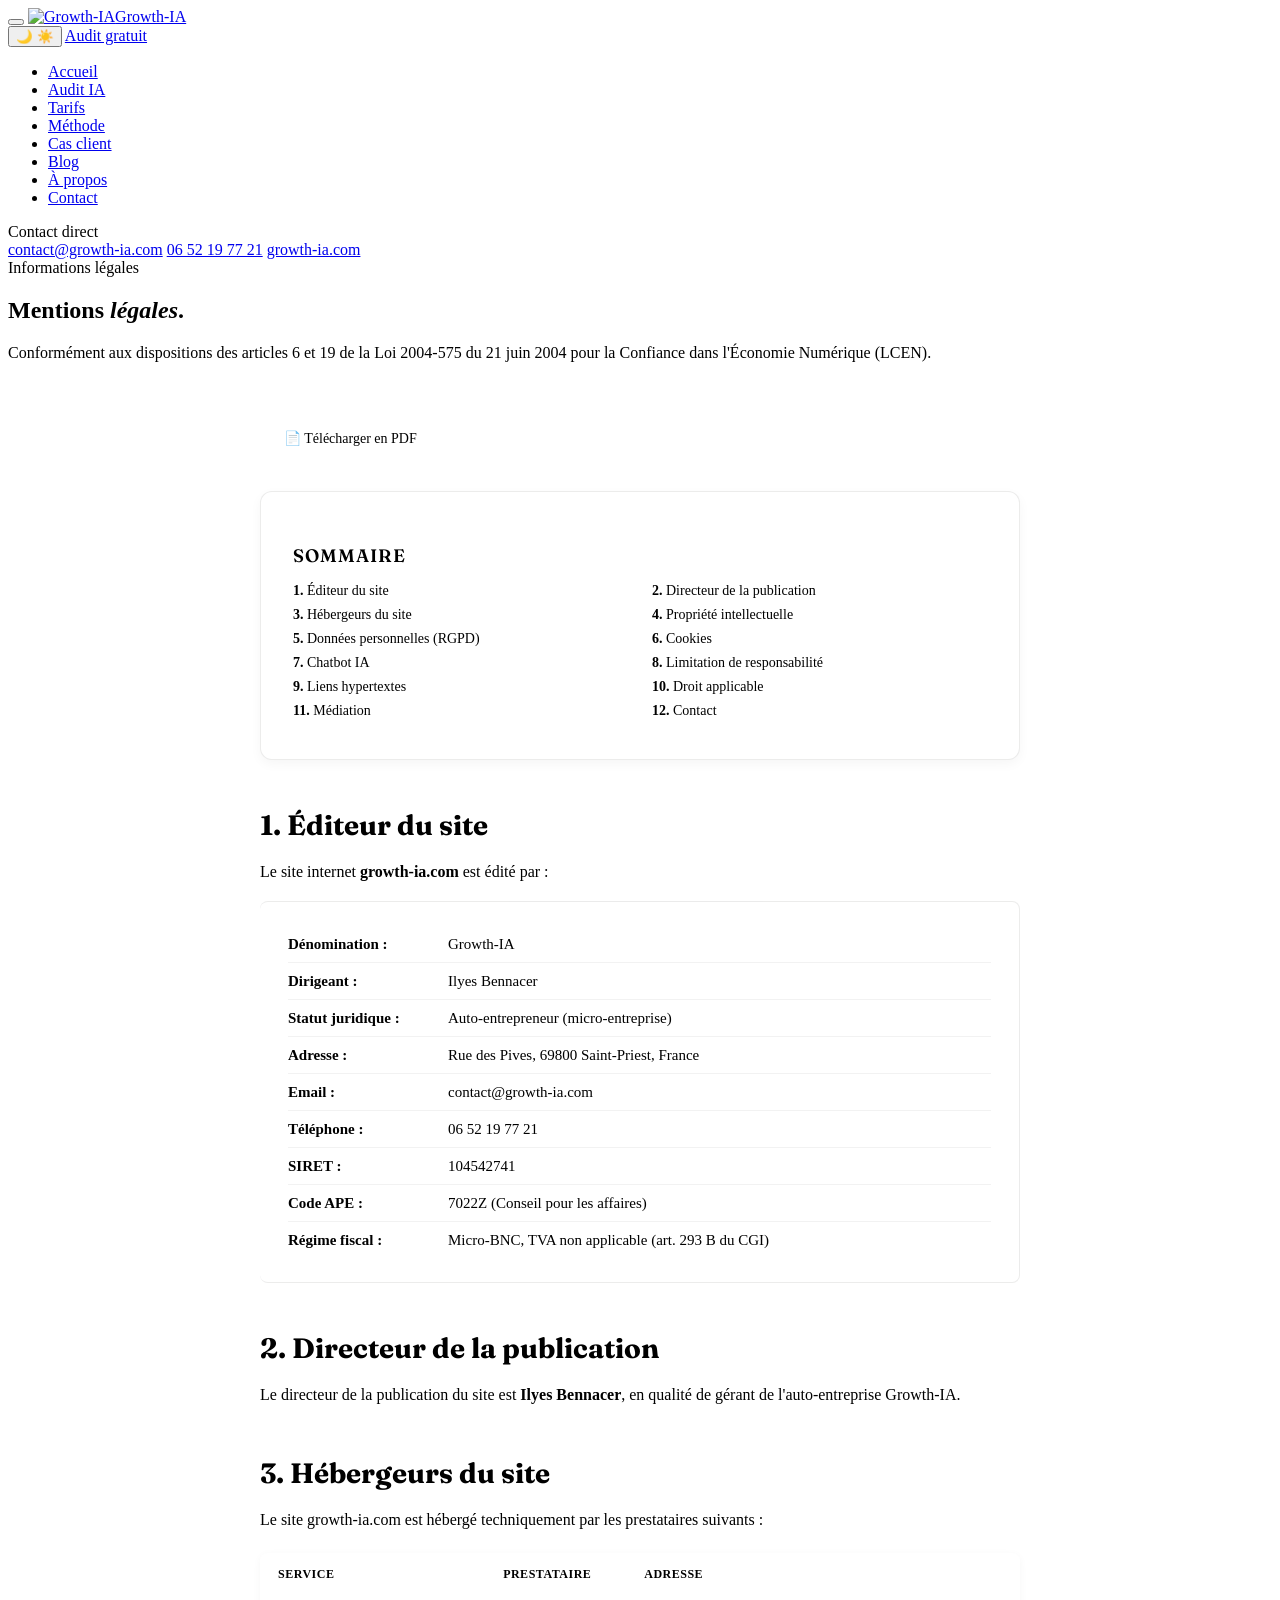
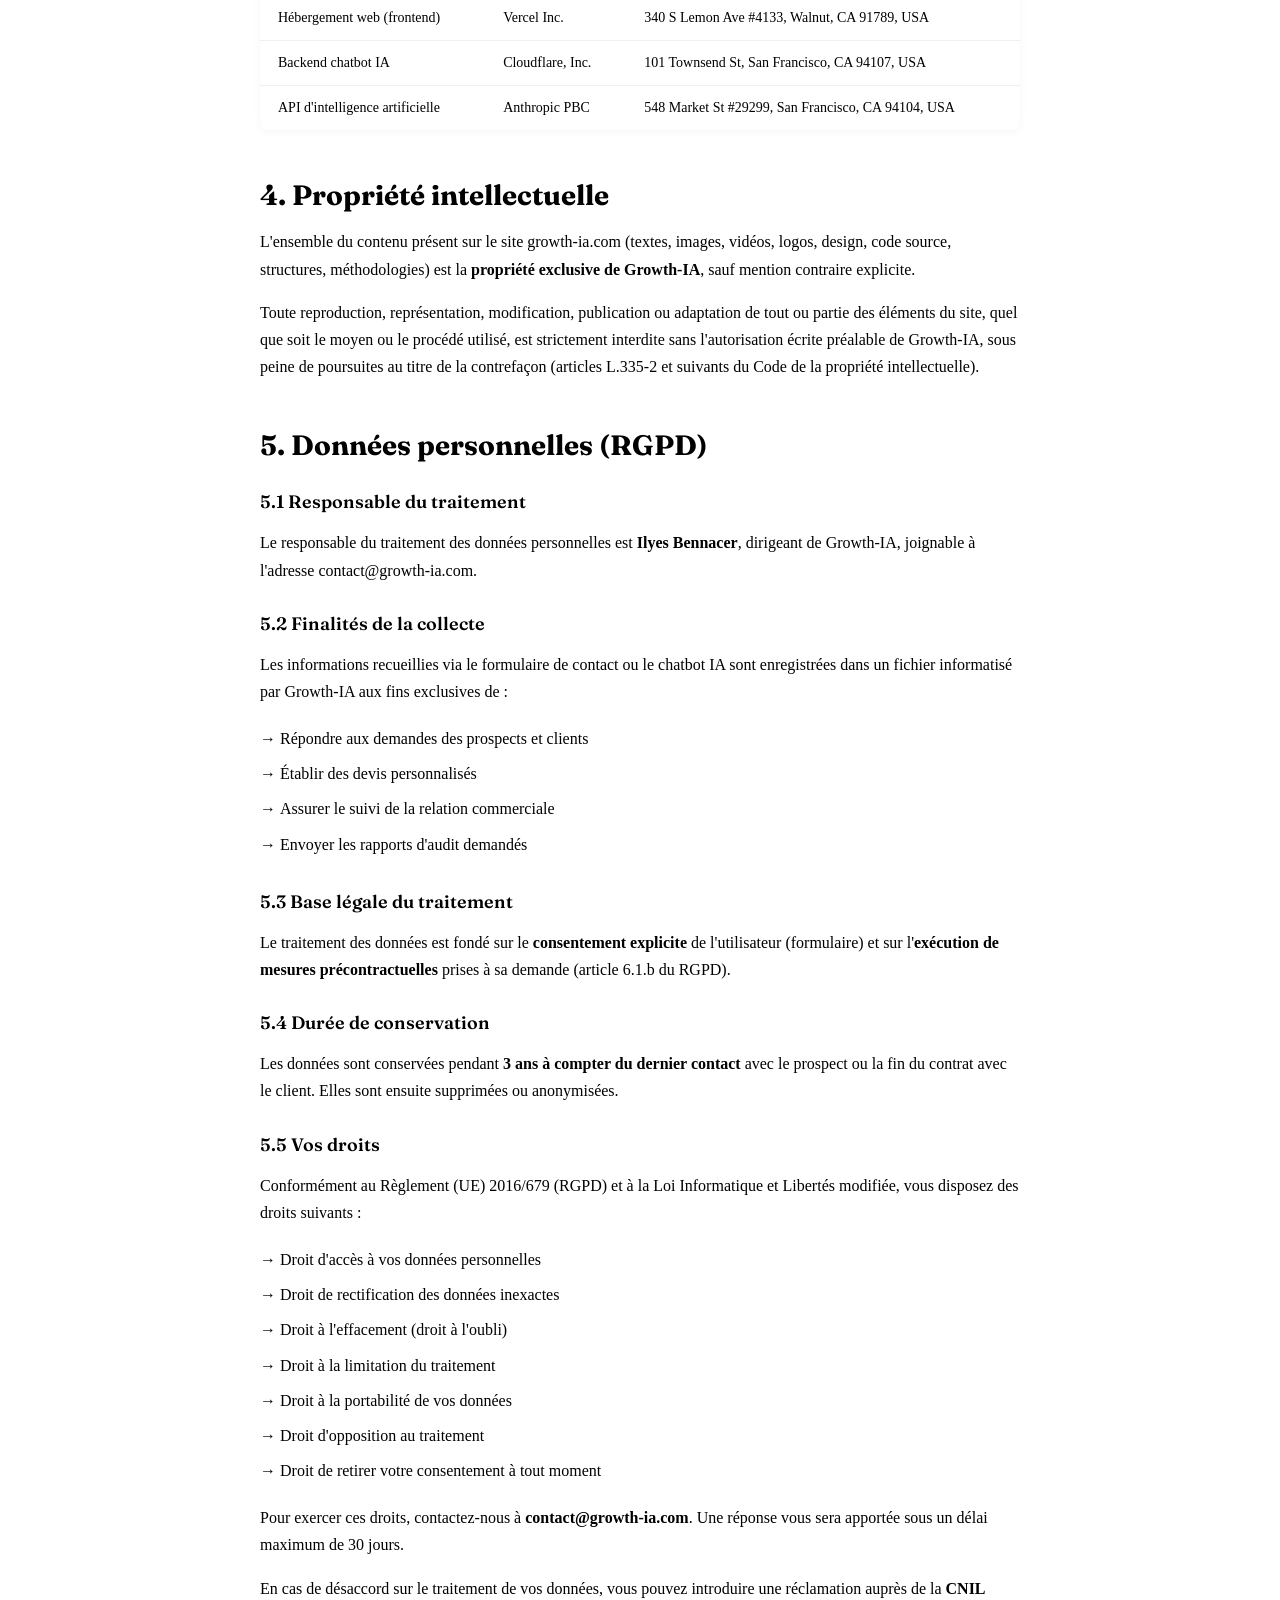
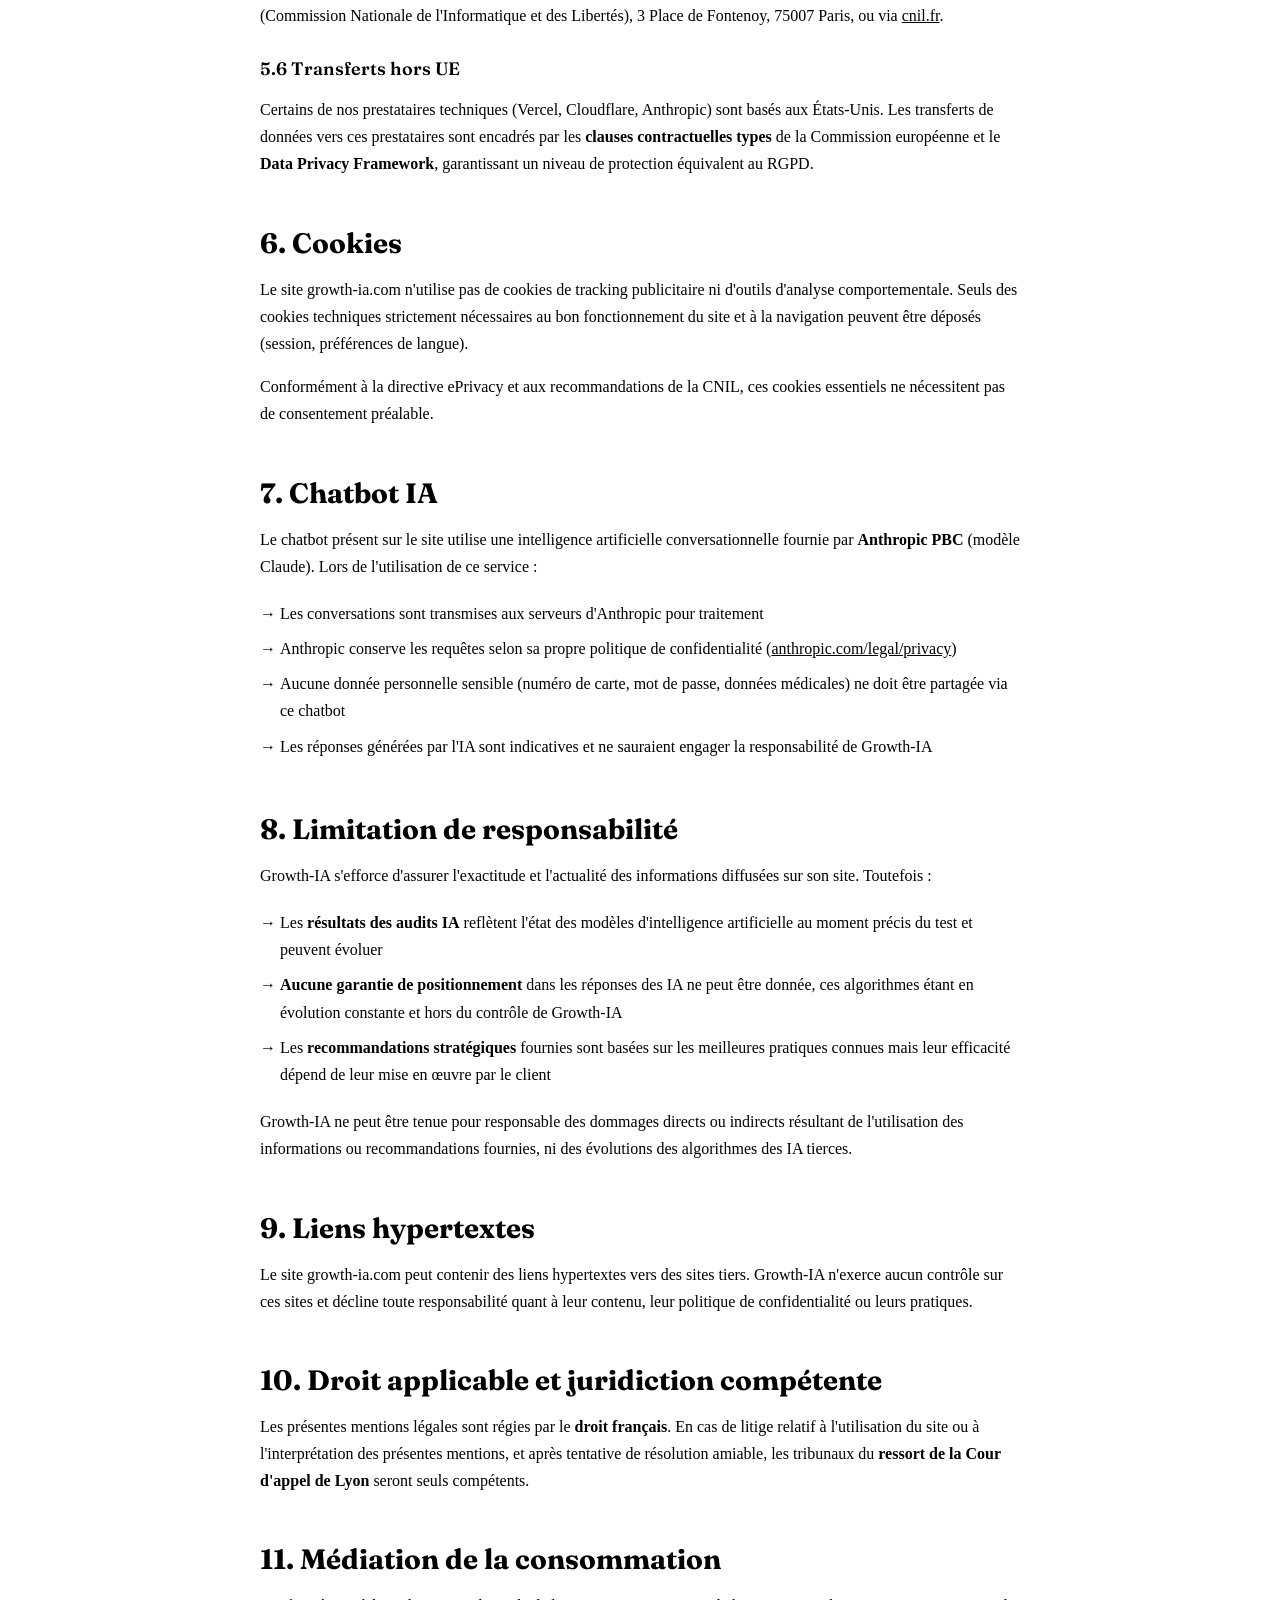
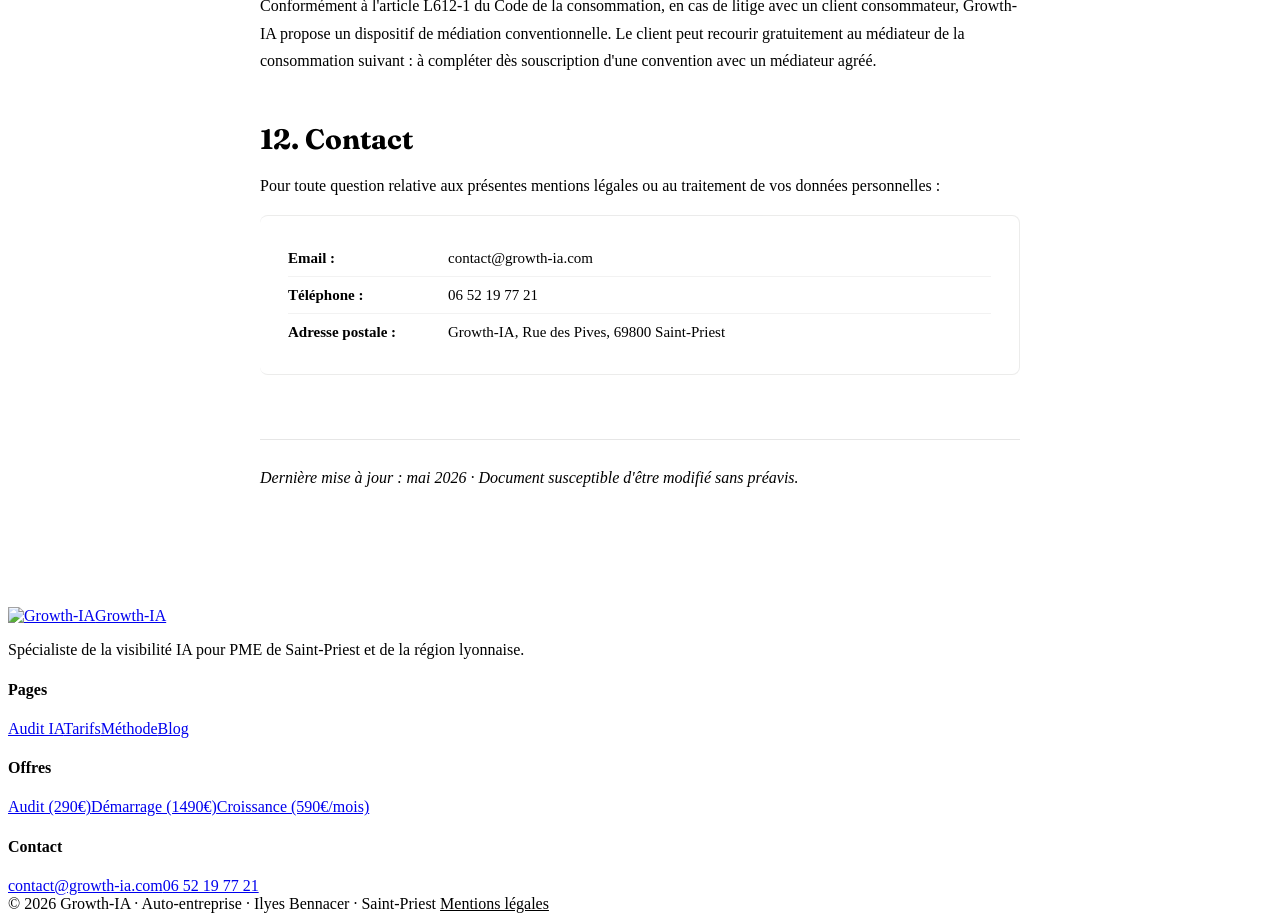
==== mentions.html @ cde7fa18 "SIRET" ====
<!DOCTYPE html>
<html lang="fr">
<head>
<meta charset="UTF-8">
<meta name="viewport" content="width=device-width, initial-scale=1.0">
<title>Mentions légales · Growth-IA</title>

<meta property="og:type" content="website">
<meta property="og:url" content="https://growth-ia.com/mentions.html">
<meta property="og:title" content="Mentions légales · Growth-IA">
<meta property="og:description" content="Mentions légales de Growth-IA, service de visibilité IA pour PME.">
<meta property="og:image" content="https://growth-ia.com/assets/og-image.jpg">
<meta property="og:image:width" content="1200">
<meta property="og:image:height" content="630">
<meta property="og:site_name" content="Growth-IA">
<meta property="og:locale" content="fr_FR">

<meta name="twitter:card" content="summary_large_image">
<meta name="twitter:title" content="Mentions légales · Growth-IA">
<meta name="twitter:description" content="Mentions légales de Growth-IA, service de visibilité IA pour PME.">
<meta name="twitter:image" content="https://growth-ia.com/assets/og-image.jpg">

<meta name="description" content="Mentions légales de Growth-IA, service de visibilité IA pour PME à Saint-Priest et région lyonnaise.">

<link rel="icon" type="image/png" sizes="32x32" href="assets/favicon.png">
<link rel="icon" type="image/png" sizes="16x16" href="assets/favicon.png">
<link rel="apple-touch-icon" sizes="180x180" href="assets/favicon.png">

<link rel="preconnect" href="https://fonts.googleapis.com">
<link rel="preconnect" href="https://fonts.gstatic.com" crossorigin>
<link href="https://fonts.googleapis.com/css2?family=Fraunces:opsz,wght@9..144,400;9..144,500;9..144,700;9..144,900&family=Inter:wght@300;400;500;600&display=swap" rel="stylesheet">
<link rel="stylesheet" href="styles.css">

<style>
.legal {
  background: var(--paper);
  color: var(--ink);
  padding: 40px 24px 100px;
}
.legal-wrap { max-width: 760px; margin: 0 auto; }

.legal-toc {
  background: white;
  border: 1px solid rgba(14, 14, 12, 0.08);
  border-radius: 12px;
  padding: 24px 32px;
  margin-bottom: 48px;
  box-shadow: 0 4px 12px rgba(14, 14, 12, 0.04);
}
.legal-toc h3 {
  font-family: 'Fraunces', serif;
  font-size: 16px;
  letter-spacing: 1px;
  text-transform: uppercase;
  color: var(--accent);
  margin-bottom: 16px;
  font-weight: 600;
}
.legal-toc ol {
  list-style: none;
  padding: 0;
  display: grid;
  grid-template-columns: repeat(auto-fit, minmax(220px, 1fr));
  gap: 8px 24px;
  counter-reset: toc;
}
.legal-toc ol li {
  counter-increment: toc;
  font-size: 14px;
}
.legal-toc ol li::before {
  content: counter(toc) ". ";
  color: var(--accent);
  font-weight: 600;
}
.legal-toc ol li a {
  color: var(--ink);
  text-decoration: none;
  border-bottom: 1px solid transparent;
  transition: border-color 0.2s;
}
.legal-toc ol li a:hover { border-bottom-color: var(--accent); }

.legal-download {
  display: inline-flex;
  align-items: center;
  gap: 8px;
  background: var(--ink);
  color: var(--paper);
  padding: 12px 24px;
  border-radius: 100px;
  text-decoration: none;
  font-size: 14px;
  font-weight: 500;
  margin-bottom: 32px;
  transition: all 0.3s;
}
.legal-download:hover {
  background: var(--accent);
  transform: translateY(-1px);
}

.legal h2 {
  font-family: 'Fraunces', serif;
  font-size: 28px;
  margin-top: 48px;
  margin-bottom: 16px;
  color: var(--ink);
  scroll-margin-top: 100px;
  font-weight: 700;
}
.legal h2:first-of-type { margin-top: 32px; }
.legal h3 {
  font-family: 'Fraunces', serif;
  font-size: 18px;
  margin-top: 28px;
  margin-bottom: 10px;
  color: var(--ink);
  font-weight: 600;
}
.legal p { font-size: 16px; line-height: 1.7; margin-bottom: 16px; color: var(--ink); }
.legal strong { font-weight: 600; }
.legal a { color: var(--accent); }
.legal ul {
  margin: 16px 0 16px 0;
  padding-left: 0;
  list-style: none;
}
.legal ul li {
  font-size: 16px;
  line-height: 1.7;
  padding: 4px 0 4px 20px;
  position: relative;
  color: var(--ink);
}
.legal ul li::before {
  content: '→';
  color: var(--accent);
  position: absolute;
  left: 0;
  font-weight: 600;
}

.editor-card {
  background: white;
  border: 1px solid rgba(14, 14, 12, 0.08);
  border-left: 3px solid var(--accent);
  border-radius: 8px;
  padding: 24px 28px;
  margin: 16px 0 24px 0;
}
.editor-card .row {
  display: flex;
  padding: 6px 0;
  font-size: 15px;
  line-height: 1.6;
  border-bottom: 1px solid rgba(14, 14, 12, 0.05);
}
.editor-card .row:last-child { border-bottom: none; }
.editor-card .row strong {
  display: inline-block;
  min-width: 160px;
  color: var(--ink);
  font-weight: 600;
}

.legal table {
  width: 100%;
  border-collapse: collapse;
  margin: 20px 0 24px 0;
  font-size: 14px;
  background: white;
  border-radius: 8px;
  overflow: hidden;
  box-shadow: 0 2px 8px rgba(14, 14, 12, 0.04);
}
.legal table thead {
  background: var(--ink);
  color: var(--paper);
}
.legal table th {
  text-align: left;
  padding: 14px 18px;
  font-weight: 600;
  font-size: 12px;
  letter-spacing: 0.5px;
  text-transform: uppercase;
}
.legal table td {
  padding: 14px 18px;
  border-bottom: 1px solid rgba(14, 14, 12, 0.06);
  vertical-align: top;
  color: var(--ink);
}
.legal table tbody tr:last-child td { border-bottom: none; }

.warning-box {
  background: #fff3cd;
  border-left: 3px solid #ffc107;
  padding: 16px 20px;
  margin: 24px 0;
  font-size: 14px;
  border-radius: 4px;
  color: #856404;
}
.warning-box strong { color: #533f03; }

.last-update {
  margin-top: 64px;
  padding-top: 24px;
  border-top: 1px solid rgba(14, 14, 12, 0.1);
  font-size: 14px;
  color: var(--ink-soft);
  font-style: italic;
}

@media (max-width: 768px) {
  .legal-toc ol { grid-template-columns: 1fr; }
  .editor-card .row { flex-direction: column; }
  .editor-card .row strong { min-width: auto; margin-bottom: 2px; }
}
</style>
</head>
<body class="light">

<div class="scroll-progress" id="scrollProgress"></div>

<nav id="nav">
  <div class="nav-left">
    <button class="menu-toggle" aria-label="Ouvrir le menu">
      <span class="menu-toggle-icon"><span></span><span></span><span></span></span>
    </button>
    <a href="/" class="logo"><img src="assets/logo-symbole.png" alt="Growth-IA" class="logo-img"><span class="logo-text">Growth-IA</span></a>
  </div>
  <div class="nav-actions">
    <button class="theme-toggle" id="themeToggle" aria-label="Changer de thème">
      <span class="icon-moon">🌙</span>
      <span class="icon-sun">☀️</span>
    </button>
    <a href="/contact" class="cta-nav">Audit gratuit</a>
  </div>
</nav>

<div class="nav-overlay" id="navOverlay"></div>

<aside class="nav-panel" id="navPanel">
  <ul class="nav-links">
    <li><a href="/">Accueil</a></li>
    <li><a href="/audit">Audit IA</a></li>
    <li><a href="/tarifs">Tarifs</a></li>
    <li><a href="/methode">Méthode</a></li>
    <li><a href="/cas-client">Cas client</a></li>
    <li><a href="/blog">Blog</a></li>
    <li><a href="/apropos">À propos</a></li>
    <li><a href="/contact">Contact</a></li>
  </ul>
  <div class="nav-panel-footer">
    <div class="nav-panel-footer-label">Contact direct</div>
    <div class="nav-panel-footer-contact">
      <a href="mailto:contact@growth-ia.com">contact@growth-ia.com</a>
      <a href="tel:0652197721">06 52 19 77 21</a>
      <a href="https://growth-ia.com">growth-ia.com</a>
    </div>
  </div>
</aside>

<section class="page-hero">
  <div class="page-hero-content">
    <div class="section-label">Informations légales</div>
    <h1 class="page-title fade-in">Mentions <em>légales</em>.</h1>
    <p class="page-hero-subtitle fade-in">Conformément aux dispositions des articles 6 et 19 de la Loi 2004-575 du 21 juin 2004 pour la Confiance dans l'Économie Numérique (LCEN).</p>
  </div>
</section>

<section class="legal">
  <div class="legal-wrap">
    
    <a href="Growth-IA_Mentions_legales.pdf" class="legal-download" download>
      📄 Télécharger en PDF
    </a>
    
    <div class="legal-toc">
      <h3>Sommaire</h3>
      <ol>
        <li><a href="#editeur">Éditeur du site</a></li>
        <li><a href="#directeur">Directeur de la publication</a></li>
        <li><a href="#hebergeurs">Hébergeurs du site</a></li>
        <li><a href="#propriete">Propriété intellectuelle</a></li>
        <li><a href="#rgpd">Données personnelles (RGPD)</a></li>
        <li><a href="#cookies">Cookies</a></li>
        <li><a href="#chatbot">Chatbot IA</a></li>
        <li><a href="#responsabilite">Limitation de responsabilité</a></li>
        <li><a href="#liens">Liens hypertextes</a></li>
        <li><a href="#droit">Droit applicable</a></li>
        <li><a href="#mediation">Médiation</a></li>
        <li><a href="#contact">Contact</a></li>
      </ol>
    </div>
    
    <h2 id="editeur">1. Éditeur du site</h2>
    <p>Le site internet <strong>growth-ia.com</strong> est édité par :</p>
    
    <div class="editor-card">
      <div class="row"><strong>Dénomination :</strong> <span>Growth-IA</span></div>
      <div class="row"><strong>Dirigeant :</strong> <span>Ilyes Bennacer</span></div>
      <div class="row"><strong>Statut juridique :</strong> <span>Auto-entrepreneur (micro-entreprise)</span></div>
      <div class="row"><strong>Adresse :</strong> <span>Rue des Pives, 69800 Saint-Priest, France</span></div>
      <div class="row"><strong>Email :</strong> <span>contact@growth-ia.com</span></div>
      <div class="row"><strong>Téléphone :</strong> <span>06 52 19 77 21</span></div>
      <div class="row"><strong>SIRET :</strong> <span>104542741</span></div>
      <div class="row"><strong>Code APE :</strong> <span>7022Z (Conseil pour les affaires)</span></div>
      <div class="row"><strong>Régime fiscal :</strong> <span>Micro-BNC, TVA non applicable (art. 293 B du CGI)</span></div>
    </div>
    
    
    <h2 id="directeur">2. Directeur de la publication</h2>
    <p>Le directeur de la publication du site est <strong>Ilyes Bennacer</strong>, en qualité de gérant de l'auto-entreprise Growth-IA.</p>
    
    <h2 id="hebergeurs">3. Hébergeurs du site</h2>
    <p>Le site growth-ia.com est hébergé techniquement par les prestataires suivants :</p>
    
    <table>
      <thead>
        <tr>
          <th>Service</th>
          <th>Prestataire</th>
          <th>Adresse</th>
        </tr>
      </thead>
      <tbody>
        <tr>
          <td>Hébergement web (frontend)</td>
          <td>Vercel Inc.</td>
          <td>340 S Lemon Ave #4133, Walnut, CA 91789, USA</td>
        </tr>
        <tr>
          <td>Backend chatbot IA</td>
          <td>Cloudflare, Inc.</td>
          <td>101 Townsend St, San Francisco, CA 94107, USA</td>
        </tr>
        <tr>
          <td>API d'intelligence artificielle</td>
          <td>Anthropic PBC</td>
          <td>548 Market St #29299, San Francisco, CA 94104, USA</td>
        </tr>
      </tbody>
    </table>
    
    <h2 id="propriete">4. Propriété intellectuelle</h2>
    <p>L'ensemble du contenu présent sur le site growth-ia.com (textes, images, vidéos, logos, design, code source, structures, méthodologies) est la <strong>propriété exclusive de Growth-IA</strong>, sauf mention contraire explicite.</p>
    <p>Toute reproduction, représentation, modification, publication ou adaptation de tout ou partie des éléments du site, quel que soit le moyen ou le procédé utilisé, est strictement interdite sans l'autorisation écrite préalable de Growth-IA, sous peine de poursuites au titre de la contrefaçon (articles L.335-2 et suivants du Code de la propriété intellectuelle).</p>
    
    <h2 id="rgpd">5. Données personnelles (RGPD)</h2>
    
    <h3>5.1 Responsable du traitement</h3>
    <p>Le responsable du traitement des données personnelles est <strong>Ilyes Bennacer</strong>, dirigeant de Growth-IA, joignable à l'adresse contact@growth-ia.com.</p>
    
    <h3>5.2 Finalités de la collecte</h3>
    <p>Les informations recueillies via le formulaire de contact ou le chatbot IA sont enregistrées dans un fichier informatisé par Growth-IA aux fins exclusives de :</p>
    <ul>
      <li>Répondre aux demandes des prospects et clients</li>
      <li>Établir des devis personnalisés</li>
      <li>Assurer le suivi de la relation commerciale</li>
      <li>Envoyer les rapports d'audit demandés</li>
    </ul>
    
    <h3>5.3 Base légale du traitement</h3>
    <p>Le traitement des données est fondé sur le <strong>consentement explicite</strong> de l'utilisateur (formulaire) et sur l'<strong>exécution de mesures précontractuelles</strong> prises à sa demande (article 6.1.b du RGPD).</p>
    
    <h3>5.4 Durée de conservation</h3>
    <p>Les données sont conservées pendant <strong>3 ans à compter du dernier contact</strong> avec le prospect ou la fin du contrat avec le client. Elles sont ensuite supprimées ou anonymisées.</p>
    
    <h3>5.5 Vos droits</h3>
    <p>Conformément au Règlement (UE) 2016/679 (RGPD) et à la Loi Informatique et Libertés modifiée, vous disposez des droits suivants :</p>
    <ul>
      <li>Droit d'accès à vos données personnelles</li>
      <li>Droit de rectification des données inexactes</li>
      <li>Droit à l'effacement (droit à l'oubli)</li>
      <li>Droit à la limitation du traitement</li>
      <li>Droit à la portabilité de vos données</li>
      <li>Droit d'opposition au traitement</li>
      <li>Droit de retirer votre consentement à tout moment</li>
    </ul>
    <p>Pour exercer ces droits, contactez-nous à <strong>contact@growth-ia.com</strong>. Une réponse vous sera apportée sous un délai maximum de 30 jours.</p>
    <p>En cas de désaccord sur le traitement de vos données, vous pouvez introduire une réclamation auprès de la <strong>CNIL</strong> (Commission Nationale de l'Informatique et des Libertés), 3 Place de Fontenoy, 75007 Paris, ou via <a href="https://www.cnil.fr" target="_blank" rel="noopener">cnil.fr</a>.</p>
    
    <h3>5.6 Transferts hors UE</h3>
    <p>Certains de nos prestataires techniques (Vercel, Cloudflare, Anthropic) sont basés aux États-Unis. Les transferts de données vers ces prestataires sont encadrés par les <strong>clauses contractuelles types</strong> de la Commission européenne et le <strong>Data Privacy Framework</strong>, garantissant un niveau de protection équivalent au RGPD.</p>
    
    <h2 id="cookies">6. Cookies</h2>
    <p>Le site growth-ia.com n'utilise pas de cookies de tracking publicitaire ni d'outils d'analyse comportementale. Seuls des cookies techniques strictement nécessaires au bon fonctionnement du site et à la navigation peuvent être déposés (session, préférences de langue).</p>
    <p>Conformément à la directive ePrivacy et aux recommandations de la CNIL, ces cookies essentiels ne nécessitent pas de consentement préalable.</p>
    
    <h2 id="chatbot">7. Chatbot IA</h2>
    <p>Le chatbot présent sur le site utilise une intelligence artificielle conversationnelle fournie par <strong>Anthropic PBC</strong> (modèle Claude). Lors de l'utilisation de ce service :</p>
    <ul>
      <li>Les conversations sont transmises aux serveurs d'Anthropic pour traitement</li>
      <li>Anthropic conserve les requêtes selon sa propre politique de confidentialité (<a href="https://www.anthropic.com/legal/privacy" target="_blank" rel="noopener">anthropic.com/legal/privacy</a>)</li>
      <li>Aucune donnée personnelle sensible (numéro de carte, mot de passe, données médicales) ne doit être partagée via ce chatbot</li>
      <li>Les réponses générées par l'IA sont indicatives et ne sauraient engager la responsabilité de Growth-IA</li>
    </ul>
    
    <h2 id="responsabilite">8. Limitation de responsabilité</h2>
    <p>Growth-IA s'efforce d'assurer l'exactitude et l'actualité des informations diffusées sur son site. Toutefois :</p>
    <ul>
      <li>Les <strong>résultats des audits IA</strong> reflètent l'état des modèles d'intelligence artificielle au moment précis du test et peuvent évoluer</li>
      <li><strong>Aucune garantie de positionnement</strong> dans les réponses des IA ne peut être donnée, ces algorithmes étant en évolution constante et hors du contrôle de Growth-IA</li>
      <li>Les <strong>recommandations stratégiques</strong> fournies sont basées sur les meilleures pratiques connues mais leur efficacité dépend de leur mise en œuvre par le client</li>
    </ul>
    <p>Growth-IA ne peut être tenue pour responsable des dommages directs ou indirects résultant de l'utilisation des informations ou recommandations fournies, ni des évolutions des algorithmes des IA tierces.</p>
    
    <h2 id="liens">9. Liens hypertextes</h2>
    <p>Le site growth-ia.com peut contenir des liens hypertextes vers des sites tiers. Growth-IA n'exerce aucun contrôle sur ces sites et décline toute responsabilité quant à leur contenu, leur politique de confidentialité ou leurs pratiques.</p>
    
    <h2 id="droit">10. Droit applicable et juridiction compétente</h2>
    <p>Les présentes mentions légales sont régies par le <strong>droit français</strong>. En cas de litige relatif à l'utilisation du site ou à l'interprétation des présentes mentions, et après tentative de résolution amiable, les tribunaux du <strong>ressort de la Cour d'appel de Lyon</strong> seront seuls compétents.</p>
    
    <h2 id="mediation">11. Médiation de la consommation</h2>
    <p>Conformément à l'article L612-1 du Code de la consommation, en cas de litige avec un client consommateur, Growth-IA propose un dispositif de médiation conventionnelle. Le client peut recourir gratuitement au médiateur de la consommation suivant : à compléter dès souscription d'une convention avec un médiateur agréé.</p>
    
    <h2 id="contact">12. Contact</h2>
    <p>Pour toute question relative aux présentes mentions légales ou au traitement de vos données personnelles :</p>
    
    <div class="editor-card">
      <div class="row"><strong>Email :</strong> <span>contact@growth-ia.com</span></div>
      <div class="row"><strong>Téléphone :</strong> <span>06 52 19 77 21</span></div>
      <div class="row"><strong>Adresse postale :</strong> <span>Growth-IA, Rue des Pives, 69800 Saint-Priest</span></div>
    </div>
    
    <p class="last-update">Dernière mise à jour : mai 2026 · Document susceptible d'être modifié sans préavis.</p>
  </div>
</section>

<footer>
  <div class="footer-content">
    <div>
      <a href="/" class="logo" style="margin-bottom: 16px;"><img src="assets/logo-symbole.png" alt="Growth-IA" class="logo-img"><span class="logo-text">Growth-IA</span></a>
      <p class="footer-brand">Spécialiste de la visibilité IA pour PME de Saint-Priest et de la région lyonnaise.</p>
    </div>
    <div class="footer-col"><h4>Pages</h4><a href="/audit">Audit IA</a><a href="/tarifs">Tarifs</a><a href="/methode">Méthode</a><a href="/blog">Blog</a></div>
    <div class="footer-col"><h4>Offres</h4><a href="/tarifs#audit">Audit (290€)</a><a href="/tarifs#demarrage">Démarrage (1490€)</a><a href="/tarifs#croissance">Croissance (590€/mois)</a></div>
    <div class="footer-col"><h4>Contact</h4><a href="mailto:contact@growth-ia.com">contact@growth-ia.com</a><a href="tel:0652197721">06 52 19 77 21</a></div>
  </div>
  <div class="footer-bottom">
    <span>© 2026 Growth-IA · Auto-entreprise · Ilyes Bennacer · Saint-Priest</span>
    <span><a href="/mentions" style="color: inherit;">Mentions légales</a></span>
  </div>
</footer>

<script src="script.js"></script>
</body>
</html>
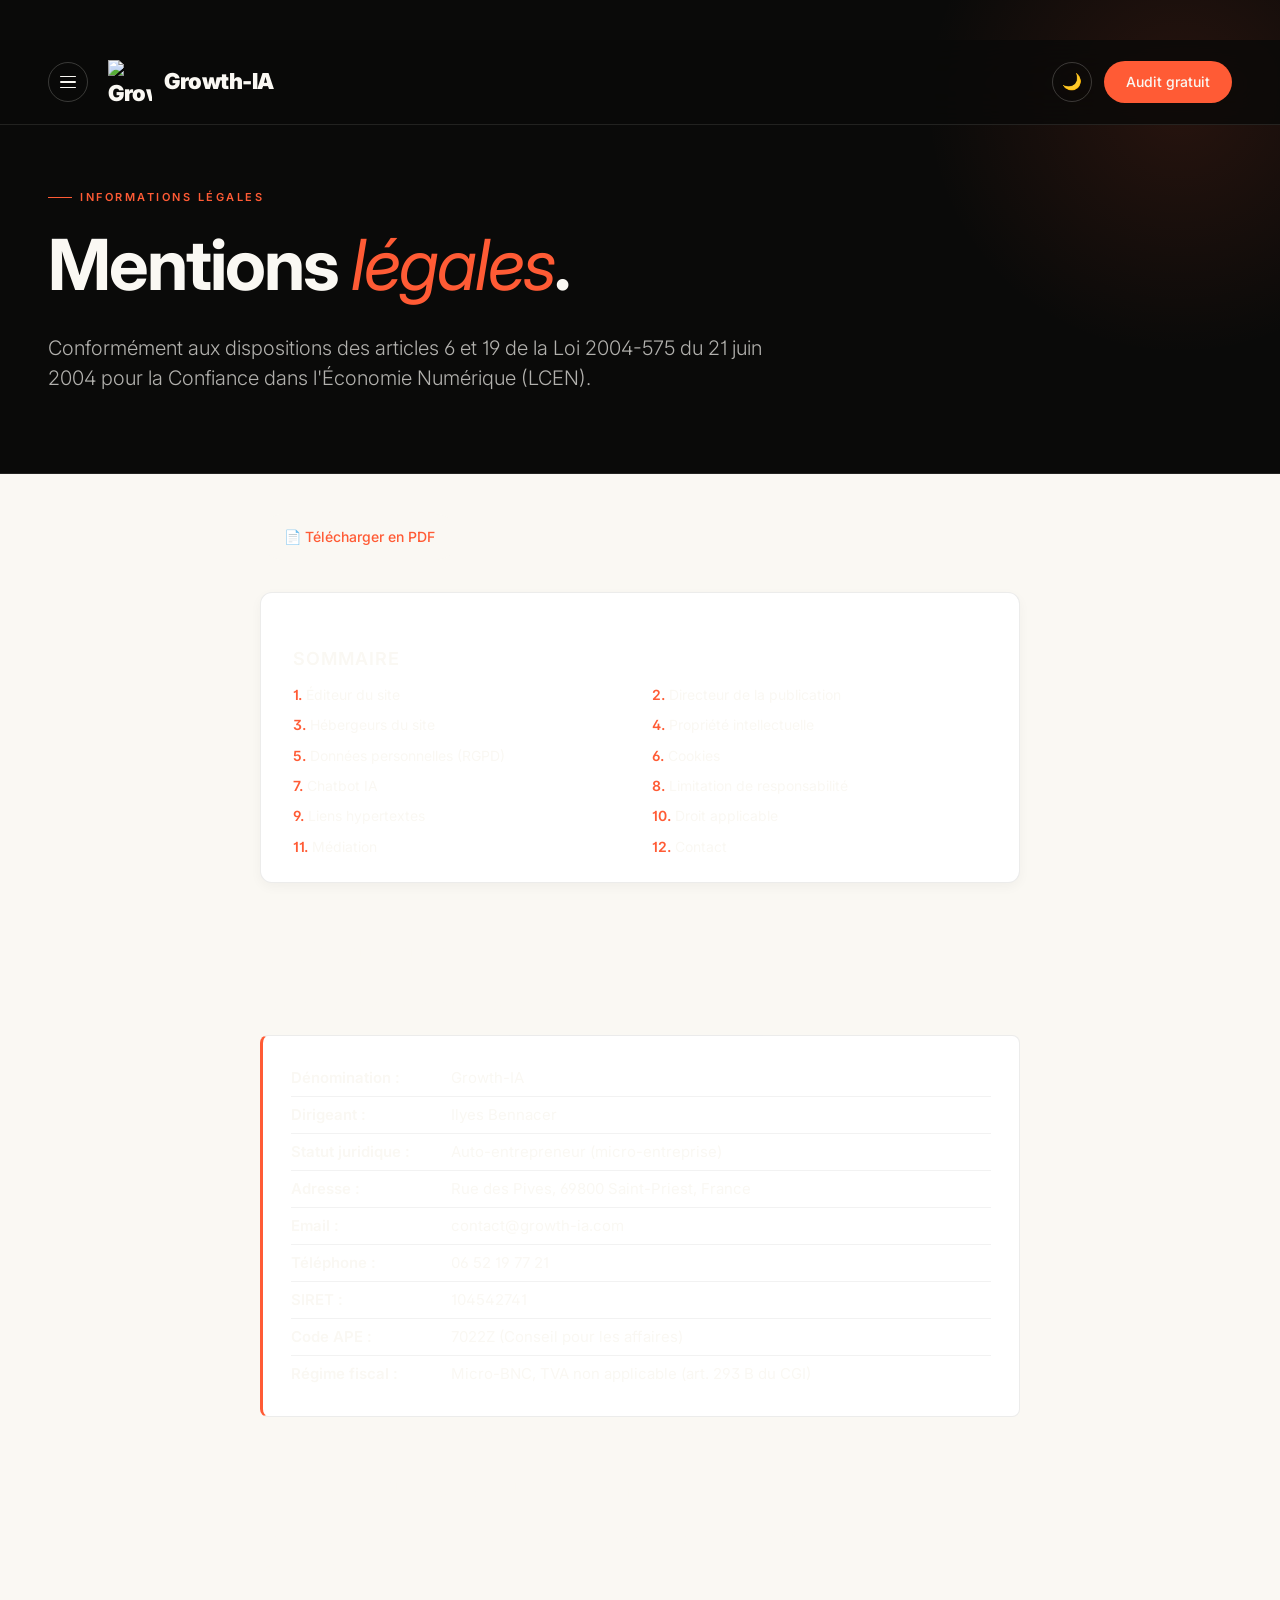
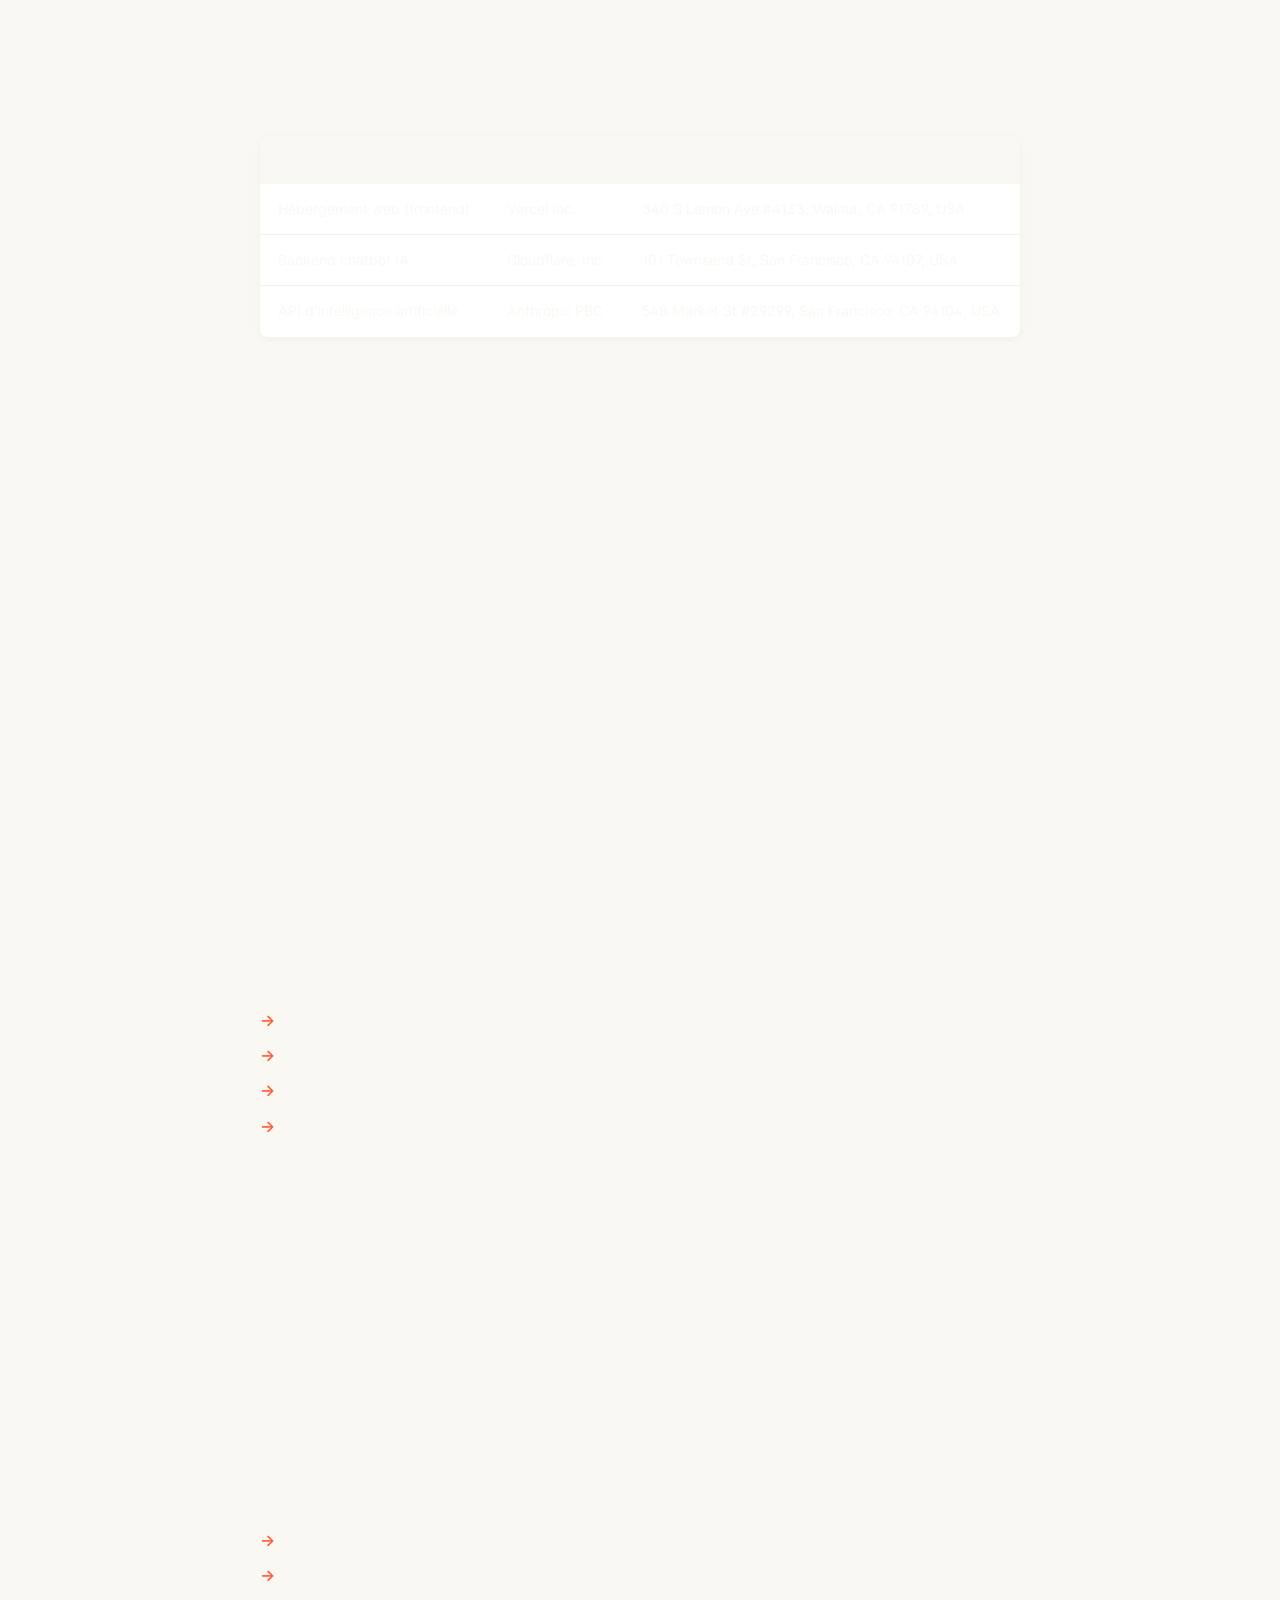
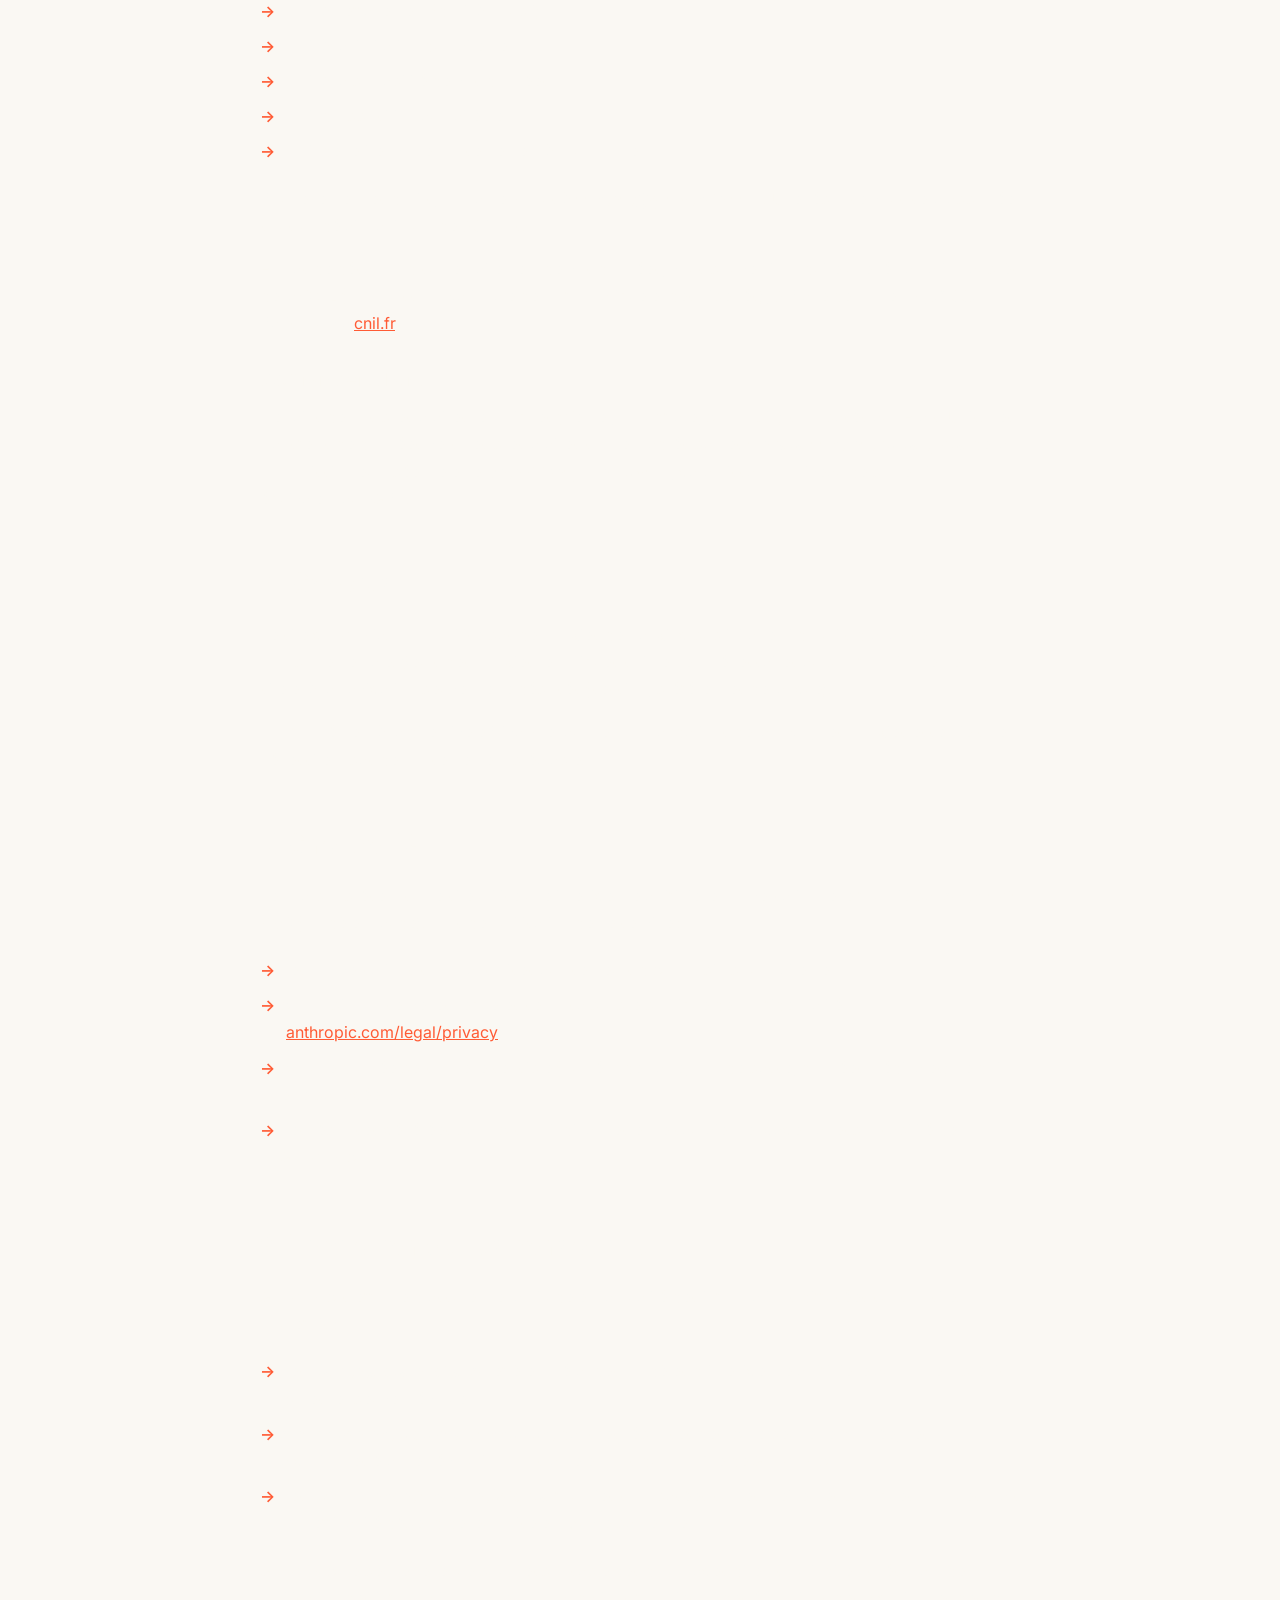
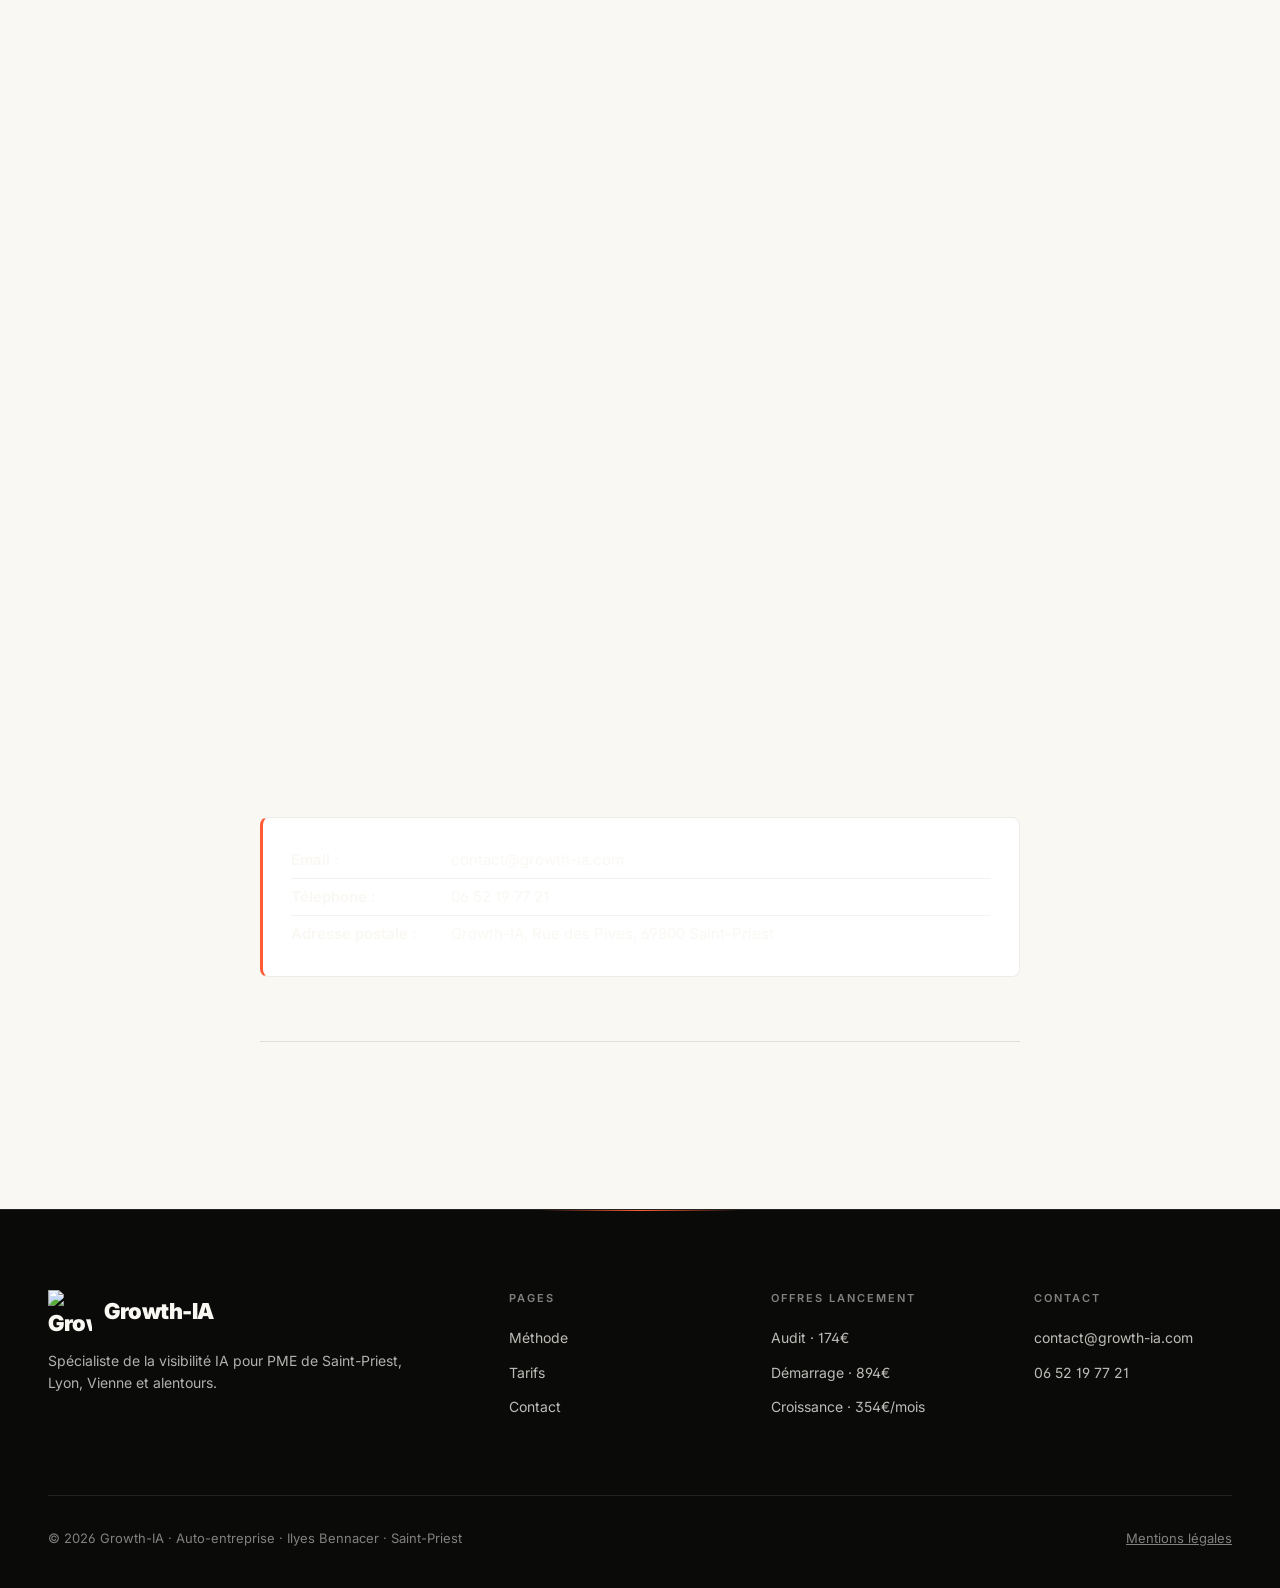
==== commit d9ce4bc6: "new site" ====
--- a/mentions.html
+++ b/mentions.html
@@ -20,7 +20,7 @@
 <meta name="twitter:description" content="Mentions légales de Growth-IA, service de visibilité IA pour PME.">
 <meta name="twitter:image" content="https://growth-ia.com/assets/og-image.jpg">
 
-<meta name="description" content="Mentions légales de Growth-IA, service de visibilité IA pour PME à Saint-Priest et région lyonnaise.">
+<meta name="description" content="Mentions légales de Growth-IA, service de visibilité IA pour PME à Saint-Priest, Lyon, Vienne et alentours.">
 
 <link rel="icon" type="image/png" sizes="32x32" href="assets/favicon.png">
 <link rel="icon" type="image/png" sizes="16x16" href="assets/favicon.png">
@@ -48,7 +48,7 @@
   box-shadow: 0 4px 12px rgba(14, 14, 12, 0.04);
 }
 .legal-toc h3 {
-  font-family: 'Fraunces', serif;
+  font-family: 'Inter', sans-serif;
   font-size: 16px;
   letter-spacing: 1px;
   text-transform: uppercase;
@@ -101,7 +101,7 @@
 }
 
 .legal h2 {
-  font-family: 'Fraunces', serif;
+  font-family: 'Inter', sans-serif;
   font-size: 28px;
   margin-top: 48px;
   margin-bottom: 16px;
@@ -111,7 +111,7 @@
 }
 .legal h2:first-of-type { margin-top: 32px; }
 .legal h3 {
-  font-family: 'Fraunces', serif;
+  font-family: 'Inter', sans-serif;
   font-size: 18px;
   margin-top: 28px;
   margin-bottom: 10px;
@@ -219,25 +219,57 @@
   .editor-card .row { flex-direction: column; }
   .editor-card .row strong { min-width: auto; margin-bottom: 2px; }
 }
+
+.launch-banner {
+  background: linear-gradient(90deg, #0a0a09, #1a1a17, #0a0a09);
+  color: var(--paper);
+  padding: 10px 24px;
+  text-align: center;
+  font-size: 13px;
+  font-weight: 500;
+  border-bottom: 1px solid var(--accent);
+  display: flex;
+  align-items: center;
+  justify-content: center;
+  gap: 12px;
+  flex-wrap: wrap;
+  position: relative;
+  z-index: 101;
+}
+.launch-banner .dot {
+  width: 8px; height: 8px;
+  border-radius: 50%;
+  background: var(--accent);
+  box-shadow: 0 0 12px var(--accent);
+  animation: pulse 2s infinite;
+}
+.launch-banner strong { color: var(--accent); font-weight: 700; }
+.launch-banner a { color: var(--paper); text-decoration: underline; font-weight: 600; }
+body.with-banner { padding-top: 40px; }
+nav.with-banner { top: 40px; }
+@media (max-width: 768px) {
+  .launch-banner { font-size: 11px; padding: 8px 16px; gap: 8px; }
+}
+
 </style>
 </head>
 <body class="light">
 
 <div class="scroll-progress" id="scrollProgress"></div>
 
-<nav id="nav">
+<nav id="nav" class="with-banner">
   <div class="nav-left">
     <button class="menu-toggle" aria-label="Ouvrir le menu">
       <span class="menu-toggle-icon"><span></span><span></span><span></span></span>
     </button>
-    <a href="/" class="logo"><img src="assets/logo-symbole.png" alt="Growth-IA" class="logo-img"><span class="logo-text">Growth-IA</span></a>
+    <a href="index.html" class="logo"><img src="assets/logo-symbole.png" alt="Growth-IA" class="logo-img"><span class="logo-text">Growth-IA</span></a>
   </div>
   <div class="nav-actions">
     <button class="theme-toggle" id="themeToggle" aria-label="Changer de thème">
       <span class="icon-moon">🌙</span>
       <span class="icon-sun">☀️</span>
     </button>
-    <a href="/contact" class="cta-nav">Audit gratuit</a>
+    <a href="contact.html" class="cta-nav">Audit gratuit</a>
   </div>
 </nav>
 
@@ -245,14 +277,10 @@
 
 <aside class="nav-panel" id="navPanel">
   <ul class="nav-links">
-    <li><a href="/">Accueil</a></li>
-    <li><a href="/audit">Audit IA</a></li>
-    <li><a href="/tarifs">Tarifs</a></li>
-    <li><a href="/methode">Méthode</a></li>
-    <li><a href="/cas-client">Cas client</a></li>
-    <li><a href="/blog">Blog</a></li>
-    <li><a href="/apropos">À propos</a></li>
-    <li><a href="/contact">Contact</a></li>
+    <li><a href="index.html">Accueil</a></li>
+    <li><a href="methode.html">Méthode</a></li>
+    <li><a href="tarifs.html">Tarifs</a></li>
+    <li><a href="contact.html">Contact</a></li>
   </ul>
   <div class="nav-panel-footer">
     <div class="nav-panel-footer-label">Contact direct</div>
@@ -434,16 +462,16 @@
 <footer>
   <div class="footer-content">
     <div>
-      <a href="/" class="logo" style="margin-bottom: 16px;"><img src="assets/logo-symbole.png" alt="Growth-IA" class="logo-img"><span class="logo-text">Growth-IA</span></a>
-      <p class="footer-brand">Spécialiste de la visibilité IA pour PME de Saint-Priest et de la région lyonnaise.</p>
+      <a href="index.html" class="logo" style="margin-bottom: 16px;"><img src="assets/logo-symbole.png" alt="Growth-IA" class="logo-img"><span class="logo-text">Growth-IA</span></a>
+      <p class="footer-brand">Spécialiste de la visibilité IA pour PME de Saint-Priest, Lyon, Vienne et alentours.</p>
     </div>
-    <div class="footer-col"><h4>Pages</h4><a href="/audit">Audit IA</a><a href="/tarifs">Tarifs</a><a href="/methode">Méthode</a><a href="/blog">Blog</a></div>
-    <div class="footer-col"><h4>Offres</h4><a href="/tarifs#audit">Audit (290€)</a><a href="/tarifs#demarrage">Démarrage (1490€)</a><a href="/tarifs#croissance">Croissance (590€/mois)</a></div>
+    <div class="footer-col"><h4>Pages</h4><a href="methode.html">Méthode</a><a href="tarifs.html">Tarifs</a><a href="contact.html">Contact</a></div>
+    <div class="footer-col"><h4>Offres lancement</h4><a href="tarifs.html#audit">Audit · 174€</a><a href="tarifs.html#demarrage">Démarrage · 894€</a><a href="tarifs.html#croissance">Croissance · 354€/mois</a></div>
     <div class="footer-col"><h4>Contact</h4><a href="mailto:contact@growth-ia.com">contact@growth-ia.com</a><a href="tel:0652197721">06 52 19 77 21</a></div>
   </div>
   <div class="footer-bottom">
     <span>© 2026 Growth-IA · Auto-entreprise · Ilyes Bennacer · Saint-Priest</span>
-    <span><a href="/mentions" style="color: inherit;">Mentions légales</a></span>
+    <span><a href="mentions.html" style="color: inherit;">Mentions légales</a></span>
   </div>
 </footer>
 
--- a/styles.css
+++ b/styles.css
@@ -0,0 +1,832 @@
+/* ==========================================================================
+   GROWTH-IA · STYLES V4
+   Système de design : sombre/orange premium avec mode clair switchable
+   ========================================================================== */
+
+:root {
+  /* Couleurs sombres (par défaut) */
+  --bg: #0a0a09;
+  --bg-elev: #15151200;
+  --bg-card: rgba(250,248,243,0.03);
+  --ink: #faf8f3;
+  --ink-soft: rgba(250,248,243,0.7);
+  --ink-mute: rgba(250,248,243,0.5);
+  --border: rgba(250,248,243,0.1);
+  --border-strong: rgba(250,248,243,0.2);
+  --accent: #ff5b35;
+  --accent-soft: rgba(255,91,53,0.12);
+  --accent-glow: rgba(255,91,53,0.4);
+  --gold: #c9a96e;
+  --green: #10b981;
+  --red: #ef4444;
+  --yellow: #fbbf24;
+  --grid: rgba(250,248,243,0.04);
+  --paper: #faf8f3;
+  --shadow-glow: 0 24px 60px rgba(255,91,53,0.15);
+  --shadow-card: 0 4px 16px rgba(0,0,0,0.3);
+}
+
+/* Mode clair */
+:root[data-theme="light"] {
+  --bg: #faf8f3;
+  --bg-elev: #ffffff;
+  --bg-card: #ffffff;
+  --ink: #0a0a09;
+  --ink-soft: rgba(10,10,9,0.75);
+  --ink-mute: rgba(10,10,9,0.5);
+  --border: rgba(10,10,9,0.08);
+  --border-strong: rgba(10,10,9,0.15);
+  --accent: #e63d18;
+  --accent-soft: rgba(230,61,24,0.08);
+  --accent-glow: rgba(230,61,24,0.3);
+  --grid: rgba(10,10,9,0.03);
+  --paper: #ffffff;
+  --shadow-glow: 0 24px 60px rgba(230,61,24,0.1);
+  --shadow-card: 0 4px 16px rgba(10,10,9,0.06);
+}
+
+* { margin: 0; padding: 0; box-sizing: border-box; }
+html { scroll-behavior: smooth; }
+html, body { background: var(--bg); }
+
+body {
+  font-family: 'Inter', -apple-system, BlinkMacSystemFont, sans-serif;
+  background: var(--bg);
+  color: var(--ink);
+  line-height: 1.6;
+  font-weight: 400;
+  overflow-x: hidden;
+  transition: background 0.3s ease, color 0.3s ease;
+  font-feature-settings: "ss01", "cv01";
+}
+
+.serif { font-family: 'Inter', -apple-system, BlinkMacSystemFont, sans-serif; }
+.mono { font-family: 'JetBrains Mono', monospace; }
+
+::selection { background: var(--accent); color: var(--paper); }
+
+/* ==========================================================================
+   SCROLL PROGRESS
+   ========================================================================== */
+.scroll-progress {
+  position: fixed;
+  top: 0; left: 0;
+  height: 2px;
+  background: linear-gradient(90deg, var(--accent), #ff8c66);
+  z-index: 1000;
+  width: 0%;
+  transition: width 0.1s;
+  box-shadow: 0 0 8px var(--accent-glow);
+}
+
+/* ==========================================================================
+   NAVIGATION V4.1 — Menu hamburger toujours visible (style Linear/Stripe)
+   ========================================================================== */
+nav {
+  position: fixed;
+  top: 0; left: 0; right: 0;
+  z-index: 100;
+  padding: 20px 48px;
+  display: flex;
+  justify-content: space-between;
+  align-items: center;
+  background: color-mix(in srgb, var(--bg) 85%, transparent);
+  backdrop-filter: blur(20px) saturate(180%);
+  -webkit-backdrop-filter: blur(20px) saturate(180%);
+  border-bottom: 1px solid var(--border);
+  transition: padding 0.3s, background 0.3s;
+}
+nav.scrolled { padding: 14px 48px; }
+
+.logo {
+  font-family: 'Inter', sans-serif;
+  font-weight: 900;
+  font-size: 22px;
+  letter-spacing: -0.5px;
+  color: var(--ink);
+  text-decoration: none;
+  display: flex;
+  align-items: center;
+  gap: 12px;
+  z-index: 101;
+}
+.logo-img {
+  width: 44px;
+  height: 44px;
+  object-fit: contain;
+  display: block;
+}
+.logo-text {
+  font-family: 'Inter', sans-serif;
+  font-weight: 900;
+  letter-spacing: -0.5px;
+  font-size: 22px;
+}
+
+.nav-left {
+  display: flex;
+  align-items: center;
+  gap: 20px;
+  z-index: 101;
+}
+.logo-dot {
+  width: 9px;
+  height: 9px;
+  background: var(--accent);
+  border-radius: 50%;
+  animation: pulse 2.5s infinite;
+  box-shadow: 0 0 12px var(--accent-glow);
+}
+@keyframes pulse {
+  0%, 100% { opacity: 1; transform: scale(1); }
+  50% { opacity: 0.6; transform: scale(1.4); }
+}
+
+.nav-actions {
+  display: flex;
+  align-items: center;
+  gap: 12px;
+  z-index: 101;
+}
+
+.theme-toggle {
+  background: transparent;
+  border: 1px solid var(--border-strong);
+  color: var(--ink);
+  width: 40px;
+  height: 40px;
+  border-radius: 50%;
+  cursor: pointer;
+  display: flex;
+  align-items: center;
+  justify-content: center;
+  transition: all 0.3s;
+  font-size: 16px;
+}
+.theme-toggle:hover {
+  border-color: var(--accent);
+  color: var(--accent);
+  transform: rotate(15deg);
+}
+.theme-toggle .icon-sun { display: none; }
+.theme-toggle .icon-moon { display: inline; }
+:root[data-theme="light"] .theme-toggle .icon-sun { display: inline; }
+:root[data-theme="light"] .theme-toggle .icon-moon { display: none; }
+
+.cta-nav {
+  background: var(--accent);
+  color: var(--paper);
+  padding: 10px 22px;
+  border-radius: 100px;
+  text-decoration: none;
+  font-size: 14px;
+  font-weight: 500;
+  transition: all 0.3s;
+  position: relative;
+  overflow: hidden;
+}
+.cta-nav::before {
+  content: '';
+  position: absolute;
+  inset: 0;
+  background: linear-gradient(135deg, transparent 30%, rgba(255,255,255,0.15) 50%, transparent 70%);
+  transform: translateX(-100%);
+  transition: transform 0.6s;
+}
+.cta-nav:hover::before { transform: translateX(100%); }
+.cta-nav:hover {
+  background: #ff7253;
+  transform: translateY(-1px);
+  box-shadow: 0 8px 20px var(--accent-glow);
+}
+
+/* MENU TOGGLE - toujours visible */
+.menu-toggle {
+  background: transparent;
+  border: 1px solid var(--border-strong);
+  color: var(--ink);
+  width: 40px;
+  height: 40px;
+  border-radius: 50%;
+  cursor: pointer;
+  display: flex;
+  align-items: center;
+  justify-content: center;
+  transition: all 0.3s;
+  padding: 0;
+  font-family: inherit;
+}
+.menu-toggle:hover {
+  border-color: var(--accent);
+  color: var(--accent);
+}
+.menu-toggle-icon {
+  display: flex;
+  flex-direction: column;
+  gap: 4px;
+}
+.menu-toggle-icon span {
+  display: block;
+  width: 16px;
+  height: 1.5px;
+  background: currentColor;
+  border-radius: 2px;
+  transition: all 0.3s;
+}
+.menu-toggle.open .menu-toggle-icon span:nth-child(1) {
+  transform: translateY(5.5px) rotate(45deg);
+}
+.menu-toggle.open .menu-toggle-icon span:nth-child(2) {
+  opacity: 0;
+}
+.menu-toggle.open .menu-toggle-icon span:nth-child(3) {
+  transform: translateY(-5.5px) rotate(-45deg);
+}
+
+/* PANEL MENU SLIDE-IN */
+.nav-overlay {
+  position: fixed;
+  inset: 0;
+  background: rgba(0,0,0,0.5);
+  backdrop-filter: blur(8px);
+  z-index: 99;
+  opacity: 0;
+  pointer-events: none;
+  transition: opacity 0.3s;
+}
+.nav-overlay.open {
+  opacity: 1;
+  pointer-events: auto;
+}
+
+.nav-panel {
+  position: fixed;
+  top: 0;
+  left: 0;
+  width: 420px;
+  max-width: 90vw;
+  height: 100vh;
+  background: var(--bg);
+  border-right: 1px solid var(--border);
+  z-index: 100;
+  padding: 100px 48px 48px;
+  transform: translateX(-100%);
+  transition: transform 0.5s cubic-bezier(0.4, 0, 0.2, 1);
+  display: flex;
+  flex-direction: column;
+  overflow-y: auto;
+  text-align: left;
+}
+.nav-panel.open {
+  transform: translateX(0);
+}
+
+.nav-links {
+  list-style: none;
+  display: flex;
+  flex-direction: column;
+  gap: 4px;
+  margin-bottom: 48px;
+  padding: 0;
+  text-align: left;
+}
+.nav-links li {
+  border-bottom: 1px solid var(--border);
+  text-align: left;
+}
+.nav-links li:last-child { border-bottom: none; }
+.nav-links a {
+  color: var(--ink);
+  text-decoration: none;
+  font-family: 'Inter', sans-serif;
+  font-size: 28px;
+  font-weight: 700;
+  letter-spacing: -0.5px;
+  padding: 16px 0;
+  display: flex;
+  align-items: center;
+  justify-content: space-between;
+  transition: all 0.3s;
+  opacity: 0;
+  transform: translateX(-20px);
+  text-align: left;
+}
+.nav-panel.open .nav-links a {
+  opacity: 1;
+  transform: translateX(0);
+}
+.nav-panel.open .nav-links li:nth-child(1) a { transition-delay: 0.1s; }
+.nav-panel.open .nav-links li:nth-child(2) a { transition-delay: 0.15s; }
+.nav-panel.open .nav-links li:nth-child(3) a { transition-delay: 0.2s; }
+.nav-panel.open .nav-links li:nth-child(4) a { transition-delay: 0.25s; }
+.nav-panel.open .nav-links li:nth-child(5) a { transition-delay: 0.3s; }
+.nav-panel.open .nav-links li:nth-child(6) a { transition-delay: 0.35s; }
+.nav-links a::after {
+  content: '→';
+  color: var(--accent);
+  font-family: 'Inter', sans-serif;
+  font-size: 22px;
+  opacity: 0;
+  transform: translateX(-10px);
+  transition: all 0.3s;
+}
+.nav-links a:hover {
+  color: var(--accent);
+  padding-left: 12px;
+}
+.nav-links a:hover::after,
+.nav-links a.active::after {
+  opacity: 1;
+  transform: translateX(0);
+}
+.nav-links a.active { color: var(--accent); }
+
+.nav-panel-footer {
+  margin-top: auto;
+  padding-top: 32px;
+  border-top: 1px solid var(--border);
+}
+.nav-panel-footer-label {
+  font-size: 11px;
+  letter-spacing: 2px;
+  text-transform: uppercase;
+  color: var(--ink-mute);
+  margin-bottom: 16px;
+}
+.nav-panel-footer-contact {
+  display: flex;
+  flex-direction: column;
+  gap: 8px;
+}
+.nav-panel-footer-contact a {
+  color: var(--ink);
+  text-decoration: none;
+  font-size: 14px;
+  opacity: 0.75;
+  transition: opacity 0.2s;
+}
+.nav-panel-footer-contact a:hover { opacity: 1; color: var(--accent); }
+
+@media (max-width: 768px) {
+  nav { padding: 16px 20px; }
+  nav.scrolled { padding: 12px 20px; }
+  .nav-panel { padding: 80px 24px 24px; }
+  .nav-links a { font-size: 22px; }
+  .cta-nav { display: none; }
+}
+
+/* ==========================================================================
+   COMPOSANTS COMMUNS
+   ========================================================================== */
+.section-label {
+  display: inline-flex;
+  align-items: center;
+  gap: 8px;
+  font-size: 11px;
+  font-weight: 600;
+  letter-spacing: 2.5px;
+  text-transform: uppercase;
+  color: var(--accent);
+  margin-bottom: 24px;
+}
+.section-label::before {
+  content: '';
+  width: 24px;
+  height: 1px;
+  background: var(--accent);
+}
+
+h1.page-title, h2.section-title {
+  font-family: 'Inter', sans-serif;
+  font-size: clamp(40px, 5.5vw, 80px);
+  font-weight: 700;
+  letter-spacing: -2px;
+  line-height: 1;
+  margin-bottom: 32px;
+  color: var(--ink);
+}
+h1.page-title em, h2.section-title em {
+  font-style: italic;
+  color: var(--accent);
+  font-weight: 400;
+}
+
+.btn-primary {
+  background: var(--accent);
+  color: var(--paper);
+  padding: 18px 32px;
+  border-radius: 100px;
+  text-decoration: none;
+  font-weight: 500;
+  font-size: 15px;
+  transition: all 0.3s cubic-bezier(0.4, 0, 0.2, 1);
+  display: inline-flex;
+  align-items: center;
+  gap: 10px;
+  border: none;
+  cursor: pointer;
+  font-family: inherit;
+  position: relative;
+  overflow: hidden;
+}
+.btn-primary::before {
+  content: '';
+  position: absolute;
+  top: 0; left: -100%;
+  width: 100%; height: 100%;
+  background: linear-gradient(90deg, transparent, rgba(255,255,255,0.2), transparent);
+  transition: left 0.6s;
+}
+.btn-primary:hover::before { left: 100%; }
+.btn-primary:hover {
+  background: #ff7253;
+  transform: translateY(-2px);
+  box-shadow: 0 16px 40px var(--accent-glow);
+}
+.btn-primary span:last-child { transition: transform 0.3s; }
+.btn-primary:hover span:last-child { transform: translateX(4px); }
+
+.btn-secondary {
+  color: var(--ink);
+  text-decoration: none;
+  font-weight: 500;
+  font-size: 15px;
+  padding: 18px 0;
+  border-bottom: 1px solid var(--ink);
+  transition: opacity 0.3s;
+  display: inline-flex;
+  align-items: center;
+  gap: 8px;
+}
+.btn-secondary:hover { opacity: 0.7; }
+
+.btn-ghost {
+  background: var(--bg-card);
+  color: var(--ink);
+  padding: 14px 24px;
+  border-radius: 100px;
+  text-decoration: none;
+  font-weight: 500;
+  font-size: 14px;
+  border: 1px solid var(--border-strong);
+  transition: all 0.3s;
+  display: inline-flex;
+  align-items: center;
+  gap: 8px;
+}
+.btn-ghost:hover {
+  border-color: var(--accent);
+  color: var(--accent);
+}
+
+/* ==========================================================================
+   PAGE HERO (interne)
+   ========================================================================== */
+.page-hero {
+  padding: 180px 48px 80px;
+  position: relative;
+  background: var(--bg);
+  border-bottom: 1px solid var(--border);
+  overflow: hidden;
+}
+.page-hero::before {
+  content: '';
+  position: absolute;
+  top: -200px; right: -200px;
+  width: 600px; height: 600px;
+  background: radial-gradient(circle, var(--accent-soft), transparent 60%);
+  pointer-events: none;
+}
+.page-hero-content { max-width: 1200px; margin: 0 auto; position: relative; }
+.page-hero-subtitle {
+  font-size: 20px;
+  line-height: 1.5;
+  max-width: 720px;
+  color: var(--ink-soft);
+  font-weight: 300;
+}
+
+/* ==========================================================================
+   FOOTER
+   ========================================================================== */
+footer {
+  background: var(--bg);
+  color: var(--ink);
+  padding: 80px 48px 40px;
+  border-top: 1px solid var(--border);
+  position: relative;
+  overflow: hidden;
+}
+footer::before {
+  content: '';
+  position: absolute;
+  top: 0; left: 50%;
+  transform: translateX(-50%);
+  width: 200px; height: 1px;
+  background: linear-gradient(90deg, transparent, var(--accent), transparent);
+}
+.footer-content {
+  max-width: 1200px;
+  margin: 0 auto;
+  display: grid;
+  grid-template-columns: 2fr 1fr 1fr 1fr;
+  gap: 64px;
+  margin-bottom: 64px;
+}
+.footer-brand {
+  font-size: 14px;
+  color: var(--ink-soft);
+  line-height: 1.6;
+  max-width: 360px;
+}
+.footer-col h4 {
+  font-size: 11px;
+  text-transform: uppercase;
+  letter-spacing: 2px;
+  margin-bottom: 20px;
+  color: var(--ink-mute);
+  font-weight: 600;
+}
+.footer-col a {
+  display: block;
+  color: var(--ink);
+  text-decoration: none;
+  font-size: 14px;
+  margin-bottom: 12px;
+  opacity: 0.75;
+  transition: opacity 0.2s, transform 0.2s;
+}
+.footer-col a:hover { opacity: 1; transform: translateX(2px); }
+.footer-bottom {
+  max-width: 1200px;
+  margin: 0 auto;
+  padding-top: 32px;
+  border-top: 1px solid var(--border);
+  display: flex;
+  justify-content: space-between;
+  font-size: 13px;
+  color: var(--ink-mute);
+  flex-wrap: wrap;
+  gap: 16px;
+}
+
+/* ==========================================================================
+   ANIMATIONS REVEAL
+   ========================================================================== */
+.fade-in {
+  opacity: 0;
+  transform: translateY(24px);
+  transition: opacity 0.8s cubic-bezier(0.4, 0, 0.2, 1), transform 0.8s cubic-bezier(0.4, 0, 0.2, 1);
+}
+.fade-in.visible { opacity: 1; transform: translateY(0); }
+
+.slide-in-left {
+  opacity: 0;
+  transform: translateX(-30px);
+  transition: opacity 0.8s ease, transform 0.8s ease;
+}
+.slide-in-left.visible { opacity: 1; transform: translateX(0); }
+
+.slide-in-right {
+  opacity: 0;
+  transform: translateX(30px);
+  transition: opacity 0.8s ease, transform 0.8s ease;
+}
+.slide-in-right.visible { opacity: 1; transform: translateX(0); }
+
+.scale-in {
+  opacity: 0;
+  transform: scale(0.9);
+  transition: opacity 0.8s ease, transform 0.8s ease;
+}
+.scale-in.visible { opacity: 1; transform: scale(1); }
+
+/* ==========================================================================
+   CHATBOT FLOTTANT
+   ========================================================================== */
+.chat-bubble-trigger {
+  position: fixed;
+  bottom: 24px;
+  right: 24px;
+  z-index: 90;
+  width: 60px;
+  height: 60px;
+  background: var(--accent);
+  border-radius: 50%;
+  border: none;
+  cursor: pointer;
+  display: flex;
+  align-items: center;
+  justify-content: center;
+  box-shadow: 0 8px 32px var(--accent-glow);
+  transition: all 0.3s;
+  animation: chatPulse 2.5s infinite;
+}
+@keyframes chatPulse {
+  0%, 100% { box-shadow: 0 8px 32px var(--accent-glow), 0 0 0 0 var(--accent-glow); }
+  50% { box-shadow: 0 8px 32px var(--accent-glow), 0 0 0 16px transparent; }
+}
+.chat-bubble-trigger:hover { transform: scale(1.08); }
+.chat-bubble-trigger svg { width: 28px; height: 28px; fill: white; transition: transform 0.3s; }
+.chat-bubble-trigger.open svg { transform: rotate(180deg); }
+.chat-bubble-trigger .chat-badge {
+  position: absolute;
+  top: -4px; right: -4px;
+  background: white;
+  color: var(--accent);
+  font-size: 11px;
+  font-weight: 700;
+  width: 20px;
+  height: 20px;
+  border-radius: 50%;
+  display: flex;
+  align-items: center;
+  justify-content: center;
+  border: 2px solid var(--accent);
+}
+
+.chat-window {
+  position: fixed;
+  bottom: 100px;
+  right: 24px;
+  z-index: 91;
+  width: 380px;
+  max-width: calc(100vw - 48px);
+  height: 560px;
+  max-height: calc(100vh - 140px);
+  background: #ffffff;
+  border-radius: 16px;
+  box-shadow: 0 24px 60px rgba(0, 0, 0, 0.4);
+  display: none;
+  flex-direction: column;
+  overflow: hidden;
+  animation: chatSlideUp 0.3s ease;
+}
+.chat-window.open { display: flex; }
+@keyframes chatSlideUp {
+  from { opacity: 0; transform: translateY(20px); }
+  to { opacity: 1; transform: translateY(0); }
+}
+
+.chat-header {
+  background: #0a0a09;
+  color: #faf8f3;
+  padding: 20px;
+  display: flex;
+  align-items: center;
+  gap: 12px;
+}
+.chat-avatar-bot {
+  width: 40px;
+  height: 40px;
+  background: #ff5b35;
+  border-radius: 50%;
+  display: flex;
+  align-items: center;
+  justify-content: center;
+  font-family: 'Inter', sans-serif;
+  font-weight: 900;
+  font-size: 18px;
+  position: relative;
+  color: white;
+}
+.chat-avatar-bot::after {
+  content: '';
+  position: absolute;
+  bottom: 2px; right: 2px;
+  width: 10px;
+  height: 10px;
+  background: #10b981;
+  border-radius: 50%;
+  border: 2px solid #0a0a09;
+}
+.chat-header-info .name { font-weight: 600; font-size: 15px; }
+.chat-header-info .status { font-size: 12px; opacity: 0.7; }
+
+.chat-messages {
+  flex: 1;
+  overflow-y: auto;
+  padding: 20px;
+  display: flex;
+  flex-direction: column;
+  gap: 12px;
+  background: #faf8f3;
+  color: #0a0a09;
+}
+.chat-msg {
+  max-width: 85%;
+  padding: 12px 16px;
+  border-radius: 16px;
+  font-size: 14px;
+  line-height: 1.5;
+  word-wrap: break-word;
+  animation: msgIn 0.3s ease;
+}
+@keyframes msgIn {
+  from { opacity: 0; transform: translateY(10px); }
+  to { opacity: 1; transform: translateY(0); }
+}
+.chat-msg.bot {
+  background: rgba(10, 10, 9, 0.06);
+  align-self: flex-start;
+  border-bottom-left-radius: 4px;
+}
+.chat-msg.user {
+  background: #0a0a09;
+  color: #faf8f3;
+  align-self: flex-end;
+  border-bottom-right-radius: 4px;
+}
+.chat-msg.error {
+  background: #fee;
+  color: #c00;
+  align-self: flex-start;
+  font-size: 13px;
+}
+
+.chat-typing {
+  align-self: flex-start;
+  background: rgba(10, 10, 9, 0.06);
+  padding: 12px 16px;
+  border-radius: 16px;
+  border-bottom-left-radius: 4px;
+  display: none;
+}
+.chat-typing.show { display: flex; gap: 4px; }
+.chat-typing span {
+  width: 6px; height: 6px;
+  background: rgba(10,10,9,0.5);
+  border-radius: 50%;
+  animation: typing 1.4s infinite;
+}
+.chat-typing span:nth-child(2) { animation-delay: 0.2s; }
+.chat-typing span:nth-child(3) { animation-delay: 0.4s; }
+@keyframes typing {
+  0%, 60%, 100% { transform: translateY(0); opacity: 0.5; }
+  30% { transform: translateY(-6px); opacity: 1; }
+}
+
+.chat-suggestions {
+  padding: 12px 20px;
+  display: flex;
+  flex-wrap: wrap;
+  gap: 8px;
+  border-top: 1px solid rgba(10,10,9,0.08);
+  background: #faf8f3;
+}
+.chat-suggestion {
+  background: rgba(255,91,53,0.1);
+  border: 1px solid rgba(255,91,53,0.3);
+  color: #ff5b35;
+  padding: 6px 12px;
+  border-radius: 100px;
+  font-size: 12px;
+  cursor: pointer;
+  font-family: inherit;
+  transition: all 0.2s;
+}
+.chat-suggestion:hover { background: #ff5b35; color: white; }
+
+.chat-input-wrap {
+  padding: 16px 20px;
+  border-top: 1px solid rgba(10,10,9,0.08);
+  background: #faf8f3;
+  display: flex;
+  gap: 8px;
+}
+.chat-input {
+  flex: 1;
+  padding: 12px 16px;
+  border: 1px solid rgba(10,10,9,0.15);
+  border-radius: 100px;
+  font-size: 14px;
+  font-family: inherit;
+  outline: none;
+  background: white;
+  color: #0a0a09;
+}
+.chat-input:focus { border-color: #ff5b35; }
+.chat-send {
+  background: #ff5b35;
+  border: none;
+  color: white;
+  width: 44px;
+  height: 44px;
+  border-radius: 50%;
+  cursor: pointer;
+  font-size: 18px;
+  transition: all 0.2s;
+}
+.chat-send:hover { background: #ff7253; transform: rotate(-15deg); }
+.chat-send:disabled { opacity: 0.5; cursor: not-allowed; }
+
+/* ==========================================================================
+   RESPONSIVE
+   ========================================================================== */
+@media (max-width: 768px) {
+  .page-hero { padding: 140px 20px 60px; }
+  .footer-content { grid-template-columns: 1fr; gap: 40px; }
+  footer { padding: 60px 20px 30px; }
+  .chat-bubble-trigger { bottom: 16px; right: 16px; width: 56px; height: 56px; }
+  .chat-window { bottom: 84px; right: 16px; width: calc(100vw - 32px); height: calc(100vh - 110px); }
+}
